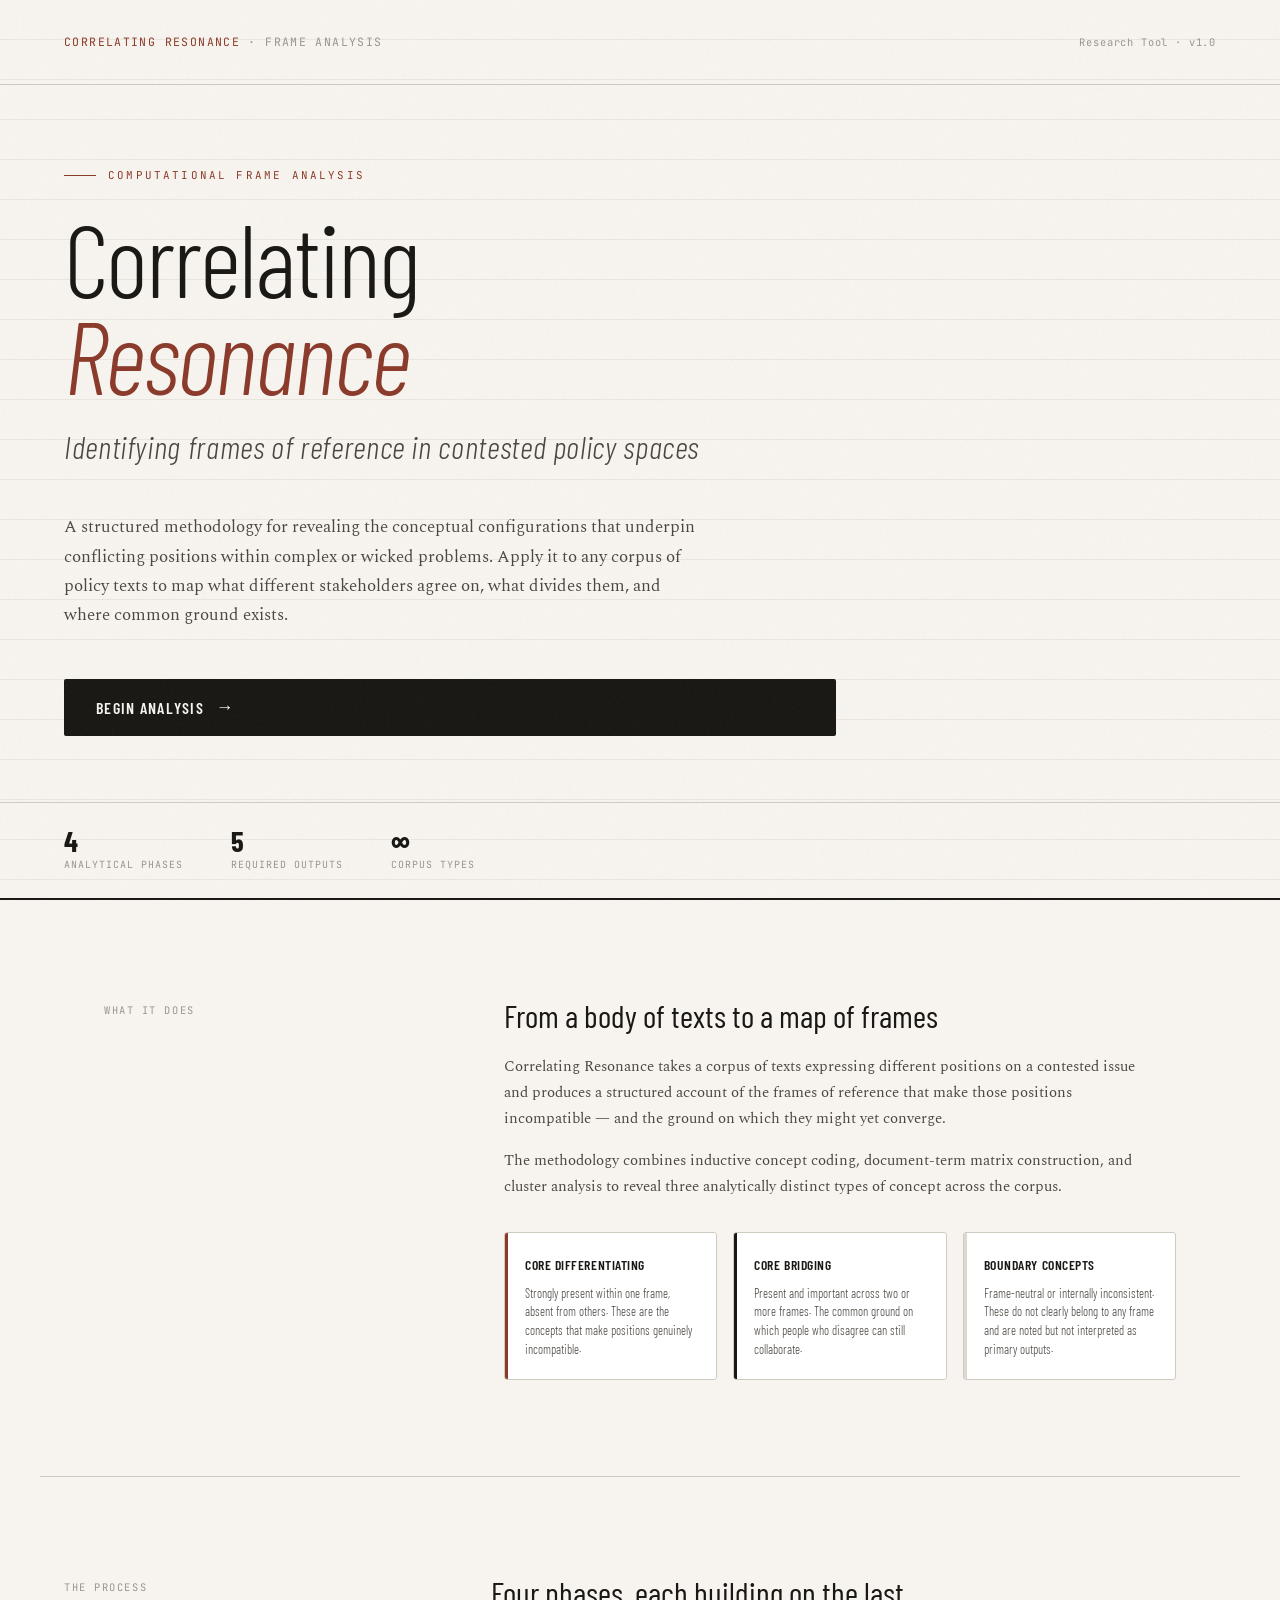
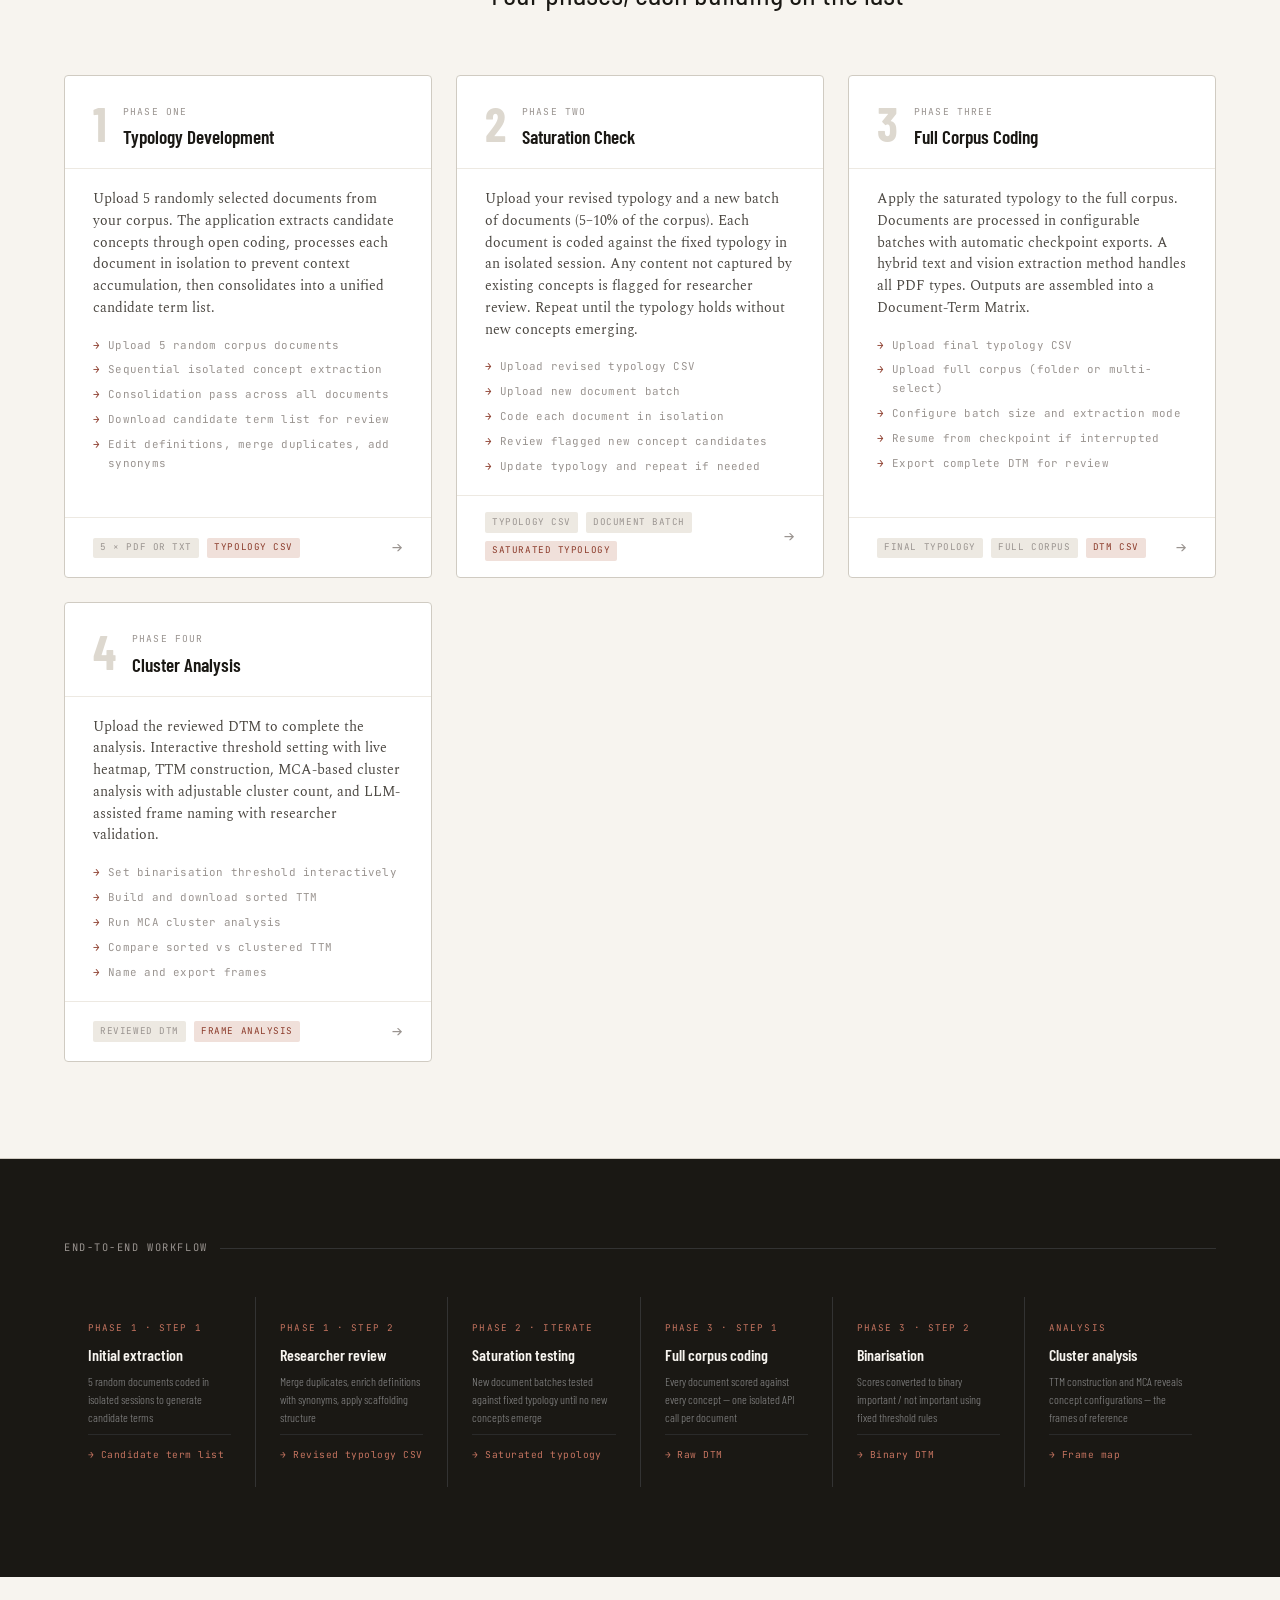
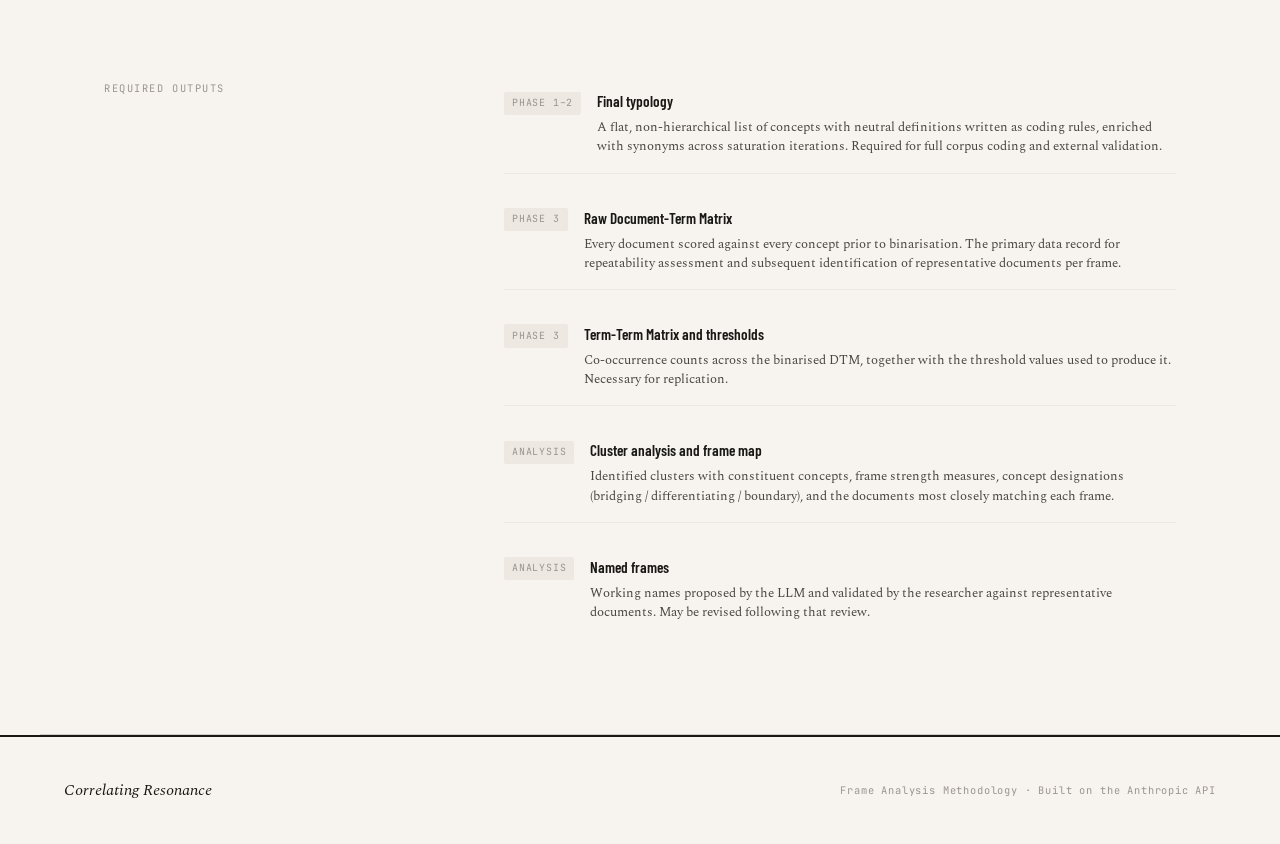
==== app/index.html @ 6801f88f "Rename index.html to app/index.html" ====
<!DOCTYPE html>
<html lang="en">
<head>
<meta charset="UTF-8">
<meta name="viewport" content="width=device-width, initial-scale=1.0">
<title>Correlating Resonance — Frame Analysis Methodology</title>
<link href="https://fonts.googleapis.com/css2?family=Spectral:ital,wght@0,300;0,400;0,600;0,700;1,300;1,400;1,600&family=JetBrains+Mono:wght@400;500&family=Barlow+Condensed:wght@300;400;600;700&display=swap" rel="stylesheet">
<style>
  :root {
    --ink: #1a1814;
    --ink-mid: #4a4640;
    --ink-light: #9a9490;
    --paper: #f7f4ef;
    --paper-mid: #ede9e2;
    --paper-dark: #ddd8cf;
    --accent: #8b3a2a;
    --accent-light: #c4735f;
    --accent-dim: #f0e0da;
    --rule: #d0cbc2;
    --mono: 'JetBrains Mono', monospace;
    --serif: 'Spectral', Georgia, serif;
    --cond: 'Barlow Condensed', sans-serif;
  }

  * { box-sizing: border-box; margin: 0; padding: 0; }

  html { scroll-behavior: smooth; }

  body {
    background: var(--paper);
    color: var(--ink);
    font-family: var(--serif);
    line-height: 1.7;
    min-height: 100vh;
  }

  /* ── Grain overlay ── */
  body::before {
    content: '';
    position: fixed;
    inset: 0;
    background-image: url("data:image/svg+xml,%3Csvg viewBox='0 0 256 256' xmlns='http://www.w3.org/2000/svg'%3E%3Cfilter id='noise'%3E%3CfeTurbulence type='fractalNoise' baseFrequency='0.9' numOctaves='4' stitchTiles='stitch'/%3E%3C/filter%3E%3Crect width='100%25' height='100%25' filter='url(%23noise)' opacity='0.035'/%3E%3C/svg%3E");
    pointer-events: none;
    z-index: 100;
    opacity: 0.6;
  }

  /* ── Hero ── */
  .hero {
    min-height: 100vh;
    display: grid;
    grid-template-rows: auto 1fr auto;
    border-bottom: 2px solid var(--ink);
    position: relative;
    overflow: hidden;
  }

  /* Background rule lines — like manuscript paper */
  .hero::after {
    content: '';
    position: absolute;
    inset: 0;
    background-image: repeating-linear-gradient(
      to bottom,
      transparent,
      transparent 39px,
      var(--rule) 39px,
      var(--rule) 40px
    );
    opacity: 0.35;
    pointer-events: none;
  }

  .hero-nav {
    padding: 2rem 4rem;
    display: flex;
    align-items: baseline;
    justify-content: space-between;
    position: relative;
    z-index: 2;
    border-bottom: 1px solid var(--rule);
  }

  .nav-wordmark {
    font-family: var(--mono);
    font-size: 0.72rem;
    letter-spacing: 0.12em;
    text-transform: uppercase;
    color: var(--ink-light);
  }

  .nav-wordmark em {
    font-style: normal;
    color: var(--accent);
  }

  .nav-meta {
    font-family: var(--mono);
    font-size: 0.65rem;
    color: var(--ink-light);
    letter-spacing: 0.08em;
  }

  .hero-body {
    display: flex;
    flex-direction: column;
    justify-content: center;
    padding: 4rem 4rem 3rem;
    position: relative;
    z-index: 2;
    max-width: 900px;
  }

  .hero-eyebrow {
    font-family: var(--mono);
    font-size: 0.68rem;
    letter-spacing: 0.2em;
    text-transform: uppercase;
    color: var(--accent);
    margin-bottom: 1.5rem;
    display: flex;
    align-items: center;
    gap: 0.75rem;
  }

  .hero-eyebrow::before {
    content: '';
    width: 2rem;
    height: 1px;
    background: var(--accent);
  }

  .hero-title {
    font-family: var(--cond);
    font-weight: 300;
    font-size: clamp(3.5rem, 8vw, 7rem);
    line-height: 0.95;
    letter-spacing: -0.02em;
    color: var(--ink);
    margin-bottom: 0.15em;
  }

  .hero-title em {
    font-style: italic;
    font-weight: 300;
    color: var(--accent);
  }

  .hero-subtitle {
    font-family: var(--cond);
    font-weight: 300;
    font-size: clamp(1.4rem, 3vw, 2rem);
    color: var(--ink-mid);
    letter-spacing: 0.02em;
    margin-bottom: 2.5rem;
    font-style: italic;
  }

  .hero-description {
    font-size: 1.05rem;
    color: var(--ink-mid);
    max-width: 640px;
    line-height: 1.75;
    margin-bottom: 3rem;
  }

  .hero-cta {
    display: inline-flex;
    align-items: center;
    gap: 0.75rem;
    background: var(--ink);
    color: var(--paper);
    text-decoration: none;
    padding: 0.85rem 2rem;
    font-family: var(--cond);
    font-size: 1rem;
    font-weight: 600;
    letter-spacing: 0.08em;
    text-transform: uppercase;
    transition: background 0.2s, gap 0.2s;
    border-radius: 2px;
  }

  .hero-cta:hover { background: var(--accent); gap: 1.25rem; }

  .hero-cta-arrow { font-size: 1.1rem; }

  .hero-footer {
    padding: 1.5rem 4rem;
    border-top: 1px solid var(--rule);
    display: flex;
    gap: 3rem;
    position: relative;
    z-index: 2;
  }

  .hero-stat {
    display: flex;
    flex-direction: column;
    gap: 0.1rem;
  }

  .hero-stat-num {
    font-family: var(--cond);
    font-weight: 700;
    font-size: 1.8rem;
    color: var(--ink);
    line-height: 1;
  }

  .hero-stat-label {
    font-family: var(--mono);
    font-size: 0.62rem;
    letter-spacing: 0.1em;
    text-transform: uppercase;
    color: var(--ink-light);
  }

  /* ── Overview section ── */
  .overview {
    padding: 6rem 4rem;
    display: grid;
    grid-template-columns: 1fr 2fr;
    gap: 4rem;
    border-bottom: 1px solid var(--rule);
    max-width: 1200px;
    margin: 0 auto;
  }

  .overview-label {
    font-family: var(--mono);
    font-size: 0.65rem;
    letter-spacing: 0.15em;
    text-transform: uppercase;
    color: var(--ink-light);
    padding-top: 0.4rem;
  }

  .overview-body h2 {
    font-family: var(--cond);
    font-weight: 400;
    font-size: 2rem;
    color: var(--ink);
    margin-bottom: 1.25rem;
    line-height: 1.2;
  }

  .overview-body p {
    font-size: 0.95rem;
    color: var(--ink-mid);
    margin-bottom: 1rem;
    max-width: 640px;
  }

  /* Concept types */
  .concept-types {
    display: grid;
    grid-template-columns: repeat(3, 1fr);
    gap: 1rem;
    margin-top: 2rem;
  }

  .concept-type {
    background: white;
    border: 1px solid var(--rule);
    border-radius: 3px;
    padding: 1.25rem;
    position: relative;
    overflow: hidden;
  }

  .concept-type::before {
    content: '';
    position: absolute;
    top: 0;
    left: 0;
    width: 3px;
    height: 100%;
  }

  .ct-differentiating::before { background: var(--accent); }
  .ct-bridging::before { background: var(--ink); }
  .ct-boundary::before { background: var(--paper-dark); }

  .concept-type-name {
    font-family: var(--cond);
    font-weight: 600;
    font-size: 0.85rem;
    letter-spacing: 0.04em;
    text-transform: uppercase;
    color: var(--ink);
    margin-bottom: 0.5rem;
  }

  .concept-type-desc {
    font-size: 0.78rem;
    color: var(--ink-mid);
    line-height: 1.5;
    font-family: 'Barlow Condensed', sans-serif;
    font-weight: 300;
  }

  /* ── Phase steps ── */
  .phases {
    padding: 6rem 4rem;
    border-bottom: 1px solid var(--rule);
  }

  .phases-header {
    display: grid;
    grid-template-columns: 1fr 2fr;
    gap: 4rem;
    max-width: 1200px;
    margin: 0 auto 4rem;
  }

  .phases-header-label {
    font-family: var(--mono);
    font-size: 0.65rem;
    letter-spacing: 0.15em;
    text-transform: uppercase;
    color: var(--ink-light);
    padding-top: 0.4rem;
  }

  .phases-header h2 {
    font-family: var(--cond);
    font-weight: 400;
    font-size: 2rem;
    color: var(--ink);
    line-height: 1.2;
  }

  .phases-grid {
    max-width: 1200px;
    margin: 0 auto;
    display: grid;
    grid-template-columns: repeat(3, 1fr);
    gap: 1.5rem;
  }

  .phase-card {
    background: white;
    border: 1px solid var(--rule);
    border-radius: 4px;
    overflow: hidden;
    display: flex;
    flex-direction: column;
    transition: box-shadow 0.2s, transform 0.2s;
    text-decoration: none;
    color: inherit;
    animation: fadeUp 0.5s ease both;
  }

  .phase-card:nth-child(1) { animation-delay: 0.1s; }
  .phase-card:nth-child(2) { animation-delay: 0.2s; }
  .phase-card:nth-child(3) { animation-delay: 0.3s; }

  @keyframes fadeUp {
    from { opacity: 0; transform: translateY(16px); }
    to   { opacity: 1; transform: translateY(0); }
  }

  .phase-card:hover {
    box-shadow: 0 8px 32px rgba(26,24,20,0.1);
    transform: translateY(-2px);
  }

  .phase-card-top {
    padding: 1.75rem 1.75rem 1.25rem;
    border-bottom: 1px solid var(--paper-mid);
    display: flex;
    align-items: flex-start;
    gap: 1rem;
  }

  .phase-num {
    font-family: var(--cond);
    font-weight: 700;
    font-size: 3rem;
    line-height: 1;
    color: var(--paper-dark);
    flex-shrink: 0;
    margin-top: -0.1em;
    transition: color 0.2s;
  }

  .phase-card:hover .phase-num { color: var(--accent); }

  .phase-card-meta {}

  .phase-tag-label {
    font-family: var(--mono);
    font-size: 0.6rem;
    letter-spacing: 0.12em;
    text-transform: uppercase;
    color: var(--ink-light);
    margin-bottom: 0.3rem;
  }

  .phase-name {
    font-family: var(--cond);
    font-weight: 600;
    font-size: 1.2rem;
    color: var(--ink);
    line-height: 1.2;
  }

  .phase-card-body {
    padding: 1.25rem 1.75rem;
    flex: 1;
  }

  .phase-desc {
    font-size: 0.85rem;
    color: var(--ink-mid);
    line-height: 1.6;
    margin-bottom: 1rem;
  }

  .phase-steps {
    list-style: none;
    display: flex;
    flex-direction: column;
    gap: 0.4rem;
  }

  .phase-steps li {
    display: flex;
    align-items: baseline;
    gap: 0.5rem;
    font-family: var(--mono);
    font-size: 0.68rem;
    color: var(--ink-light);
    letter-spacing: 0.02em;
  }

  .phase-steps li::before {
    content: '→';
    color: var(--accent);
    flex-shrink: 0;
  }

  .phase-card-footer {
    padding: 1rem 1.75rem;
    border-top: 1px solid var(--paper-mid);
    display: flex;
    align-items: center;
    justify-content: space-between;
  }

  .phase-io {
    display: flex;
    gap: 0.5rem;
    flex-wrap: wrap;
  }

  .io-chip {
    font-family: var(--mono);
    font-size: 0.58rem;
    letter-spacing: 0.06em;
    text-transform: uppercase;
    padding: 0.15rem 0.45rem;
    border-radius: 2px;
  }

  .io-in  { background: var(--paper-mid); color: var(--ink-light); }
  .io-out { background: var(--accent-dim); color: var(--accent); }

  .phase-link-arrow {
    font-size: 1rem;
    color: var(--ink-light);
    transition: color 0.2s, transform 0.2s;
  }

  .phase-card:hover .phase-link-arrow { color: var(--accent); transform: translateX(4px); }

  /* ── Workflow diagram ── */
  .workflow {
    padding: 5rem 4rem;
    background: var(--ink);
    color: var(--paper);
    border-bottom: 2px solid var(--ink);
  }

  .workflow-inner {
    max-width: 1200px;
    margin: 0 auto;
  }

  .workflow-label {
    font-family: var(--mono);
    font-size: 0.65rem;
    letter-spacing: 0.15em;
    text-transform: uppercase;
    color: var(--ink-light);
    margin-bottom: 2.5rem;
    display: flex;
    align-items: center;
    gap: 0.75rem;
  }

  .workflow-label::after {
    content: '';
    flex: 1;
    height: 1px;
    background: #333;
  }

  .workflow-flow {
    display: flex;
    align-items: stretch;
    gap: 0;
    overflow-x: auto;
    padding-bottom: 0.5rem;
  }

  .flow-step {
    flex: 1;
    min-width: 140px;
    padding: 1.5rem;
    border-right: 1px solid #333;
    display: flex;
    flex-direction: column;
    gap: 0.5rem;
  }

  .flow-step:last-child { border-right: none; }

  .flow-step-phase {
    font-family: var(--mono);
    font-size: 0.58rem;
    letter-spacing: 0.12em;
    text-transform: uppercase;
    color: var(--accent-light);
  }

  .flow-step-name {
    font-family: var(--cond);
    font-weight: 600;
    font-size: 1rem;
    color: var(--paper);
    line-height: 1.2;
  }

  .flow-step-desc {
    font-size: 0.75rem;
    color: #888;
    line-height: 1.5;
    font-family: var(--cond);
    font-weight: 300;
    flex: 1;
  }

  .flow-step-output {
    font-family: var(--mono);
    font-size: 0.6rem;
    color: var(--accent-light);
    letter-spacing: 0.05em;
    margin-top: auto;
    padding-top: 0.75rem;
    border-top: 1px solid #2a2a2a;
  }

  /* ── Output types ── */
  .outputs-section {
    padding: 6rem 4rem;
    border-bottom: 1px solid var(--rule);
    max-width: 1200px;
    margin: 0 auto;
  }

  .outputs-grid {
    display: grid;
    grid-template-columns: 1fr 2fr;
    gap: 4rem;
  }

  .outputs-label {
    font-family: var(--mono);
    font-size: 0.65rem;
    letter-spacing: 0.15em;
    text-transform: uppercase;
    color: var(--ink-light);
    padding-top: 0.4rem;
  }

  .outputs-list {
    display: flex;
    flex-direction: column;
    gap: 1rem;
  }

  .output-item {
    display: grid;
    grid-template-columns: auto 1fr;
    gap: 1rem;
    align-items: start;
    padding: 1rem 0;
    border-bottom: 1px solid var(--paper-mid);
  }

  .output-item:last-child { border-bottom: none; }

  .output-stage {
    font-family: var(--mono);
    font-size: 0.62rem;
    letter-spacing: 0.08em;
    text-transform: uppercase;
    background: var(--paper-mid);
    color: var(--ink-light);
    padding: 0.2rem 0.5rem;
    border-radius: 2px;
    white-space: nowrap;
    margin-top: 0.15rem;
  }

  .output-name {
    font-family: var(--cond);
    font-weight: 600;
    font-size: 0.95rem;
    color: var(--ink);
    margin-bottom: 0.2rem;
  }

  .output-desc {
    font-size: 0.8rem;
    color: var(--ink-mid);
    line-height: 1.5;
  }

  /* ── Footer ── */
  footer {
    padding: 2.5rem 4rem;
    border-top: 2px solid var(--ink);
    display: flex;
    align-items: center;
    justify-content: space-between;
    flex-wrap: wrap;
    gap: 1rem;
  }

  .footer-wordmark {
    font-family: var(--serif);
    font-style: italic;
    font-size: 1rem;
    color: var(--ink);
  }

  .footer-meta {
    font-family: var(--mono);
    font-size: 0.65rem;
    color: var(--ink-light);
    letter-spacing: 0.08em;
  }

  /* ── Responsive ── */
  @media (max-width: 900px) {
    .hero-nav, .hero-body, .hero-footer { padding-left: 2rem; padding-right: 2rem; }
    .overview, .phases, .phases-header, .phases-grid,
    .workflow, .outputs-section { padding-left: 2rem; padding-right: 2rem; }
    .overview, .outputs-grid { grid-template-columns: 1fr; gap: 2rem; }
    .phases-header { grid-template-columns: 1fr; gap: 1rem; }
    .phases-grid { grid-template-columns: 1fr; }
    .concept-types { grid-template-columns: 1fr; }
    .hero-footer { gap: 1.5rem; }
    footer { padding: 2rem; }
  }
</style>
</head>
<body>

<!-- ── Hero ── -->
<section class="hero">
  <nav class="hero-nav">
    <div class="nav-wordmark"><em>Correlating Resonance</em> · Frame Analysis</div>
    <div class="nav-meta">Research Tool · v1.0</div>
  </nav>

  <div class="hero-body">
    <div class="hero-eyebrow">Computational Frame Analysis</div>
    <h1 class="hero-title">Correlating<br><em>Resonance</em></h1>
    <p class="hero-subtitle">Identifying frames of reference in contested policy spaces</p>
    <p class="hero-description">
      A structured methodology for revealing the conceptual configurations that underpin conflicting positions within complex or wicked problems. Apply it to any corpus of policy texts to map what different stakeholders agree on, what divides them, and where common ground exists.
    </p>
    <a href="#phases" class="hero-cta">
      Begin analysis <span class="hero-cta-arrow">→</span>
    </a>
  </div>

  <div class="hero-footer">
    <div class="hero-stat">
      <span class="hero-stat-num">4</span>
      <span class="hero-stat-label">Analytical phases</span>
    </div>
    <div class="hero-stat">
      <span class="hero-stat-num">5</span>
      <span class="hero-stat-label">Required outputs</span>
    </div>
    <div class="hero-stat">
      <span class="hero-stat-num">∞</span>
      <span class="hero-stat-label">Corpus types</span>
    </div>
  </div>
</section>

<!-- ── Overview ── -->
<section class="overview" id="overview">
  <div class="overview-label">What it does</div>
  <div class="overview-body">
    <h2>From a body of texts to a map of frames</h2>
    <p>
      Correlating Resonance takes a corpus of texts expressing different positions on a contested issue and produces a structured account of the frames of reference that make those positions incompatible — and the ground on which they might yet converge.
    </p>
    <p>
      The methodology combines inductive concept coding, document-term matrix construction, and cluster analysis to reveal three analytically distinct types of concept across the corpus.
    </p>

    <div class="concept-types">
      <div class="concept-type ct-differentiating">
        <div class="concept-type-name">Core differentiating</div>
        <div class="concept-type-desc">Strongly present within one frame, absent from others. These are the concepts that make positions genuinely incompatible.</div>
      </div>
      <div class="concept-type ct-bridging">
        <div class="concept-type-name">Core bridging</div>
        <div class="concept-type-desc">Present and important across two or more frames. The common ground on which people who disagree can still collaborate.</div>
      </div>
      <div class="concept-type ct-boundary">
        <div class="concept-type-name">Boundary concepts</div>
        <div class="concept-type-desc">Frame-neutral or internally inconsistent. These do not clearly belong to any frame and are noted but not interpreted as primary outputs.</div>
      </div>
    </div>
  </div>
</section>

<!-- ── Phase cards ── -->
<section class="phases" id="phases">
  <div class="phases-header">
    <div class="phases-header-label">The process</div>
    <h2>Four phases, each building on the last</h2>
  </div>

  <div class="phases-grid">

    <!-- Phase 1 -->
    <a href="cr_phase1_typology.html" class="phase-card">
      <div class="phase-card-top">
        <div class="phase-num">1</div>
        <div class="phase-card-meta">
          <div class="phase-tag-label">Phase One</div>
          <div class="phase-name">Typology Development</div>
        </div>
      </div>
      <div class="phase-card-body">
        <p class="phase-desc">
          Upload 5 randomly selected documents from your corpus. The application extracts candidate concepts through open coding, processes each document in isolation to prevent context accumulation, then consolidates into a unified candidate term list.
        </p>
        <ul class="phase-steps">
          <li>Upload 5 random corpus documents</li>
          <li>Sequential isolated concept extraction</li>
          <li>Consolidation pass across all documents</li>
          <li>Download candidate term list for review</li>
          <li>Edit definitions, merge duplicates, add synonyms</li>
        </ul>
      </div>
      <div class="phase-card-footer">
        <div class="phase-io">
          <span class="io-chip io-in">5 × PDF or TXT</span>
          <span class="io-chip io-out">Typology CSV</span>
        </div>
        <span class="phase-link-arrow">→</span>
      </div>
    </a>

    <!-- Phase 2 -->
    <a href="cr_phase2_saturation.html" class="phase-card">
      <div class="phase-card-top">
        <div class="phase-num">2</div>
        <div class="phase-card-meta">
          <div class="phase-tag-label">Phase Two</div>
          <div class="phase-name">Saturation Check</div>
        </div>
      </div>
      <div class="phase-card-body">
        <p class="phase-desc">
          Upload your revised typology and a new batch of documents (5–10% of the corpus). Each document is coded against the fixed typology in an isolated session. Any content not captured by existing concepts is flagged for researcher review. Repeat until the typology holds without new concepts emerging.
        </p>
        <ul class="phase-steps">
          <li>Upload revised typology CSV</li>
          <li>Upload new document batch</li>
          <li>Code each document in isolation</li>
          <li>Review flagged new concept candidates</li>
          <li>Update typology and repeat if needed</li>
        </ul>
      </div>
      <div class="phase-card-footer">
        <div class="phase-io">
          <span class="io-chip io-in">Typology CSV</span>
          <span class="io-chip io-in">Document batch</span>
          <span class="io-chip io-out">Saturated typology</span>
        </div>
        <span class="phase-link-arrow">→</span>
      </div>
    </a>

    <!-- Phase 3 -->
    <a href="cr_phase3_1_coding.html" class="phase-card">
      <div class="phase-card-top">
        <div class="phase-num">3</div>
        <div class="phase-card-meta">
          <div class="phase-tag-label">Phase Three</div>
          <div class="phase-name">Full Corpus Coding</div>
        </div>
      </div>
      <div class="phase-card-body">
        <p class="phase-desc">
          Apply the saturated typology to the full corpus. Documents are processed in configurable batches with automatic checkpoint exports. A hybrid text and vision extraction method handles all PDF types. Outputs are assembled into a Document-Term Matrix.
        </p>
        <ul class="phase-steps">
          <li>Upload final typology CSV</li>
          <li>Upload full corpus (folder or multi-select)</li>
          <li>Configure batch size and extraction mode</li>
          <li>Resume from checkpoint if interrupted</li>
          <li>Export complete DTM for review</li>
        </ul>
      </div>
      <div class="phase-card-footer">
        <div class="phase-io">
          <span class="io-chip io-in">Final typology</span>
          <span class="io-chip io-in">Full corpus</span>
          <span class="io-chip io-out">DTM CSV</span>
        </div>
        <span class="phase-link-arrow">→</span>
      </div>
    </a>

    <!-- Phase 4 -->
    <a href="cr_phase4_analysis.html" class="phase-card">
      <div class="phase-card-top">
        <div class="phase-num">4</div>
        <div class="phase-card-meta">
          <div class="phase-tag-label">Phase Four</div>
          <div class="phase-name">Cluster Analysis</div>
        </div>
      </div>
      <div class="phase-card-body">
        <p class="phase-desc">
          Upload the reviewed DTM to complete the analysis. Interactive threshold setting with live heatmap, TTM construction, MCA-based cluster analysis with adjustable cluster count, and LLM-assisted frame naming with researcher validation.
        </p>
        <ul class="phase-steps">
          <li>Set binarisation threshold interactively</li>
          <li>Build and download sorted TTM</li>
          <li>Run MCA cluster analysis</li>
          <li>Compare sorted vs clustered TTM</li>
          <li>Name and export frames</li>
        </ul>
      </div>
      <div class="phase-card-footer">
        <div class="phase-io">
          <span class="io-chip io-in">Reviewed DTM</span>
          <span class="io-chip io-out">Frame analysis</span>
        </div>
        <span class="phase-link-arrow">→</span>
      </div>
    </a>

  </div>
</section>

<!-- ── Workflow ── -->
<section class="workflow">
  <div class="workflow-inner">
    <div class="workflow-label">End-to-end workflow</div>
    <div class="workflow-flow">
      <div class="flow-step">
        <div class="flow-step-phase">Phase 1 · Step 1</div>
        <div class="flow-step-name">Initial extraction</div>
        <div class="flow-step-desc">5 random documents coded in isolated sessions to generate candidate terms</div>
        <div class="flow-step-output">→ Candidate term list</div>
      </div>
      <div class="flow-step">
        <div class="flow-step-phase">Phase 1 · Step 2</div>
        <div class="flow-step-name">Researcher review</div>
        <div class="flow-step-desc">Merge duplicates, enrich definitions with synonyms, apply scaffolding structure</div>
        <div class="flow-step-output">→ Revised typology CSV</div>
      </div>
      <div class="flow-step">
        <div class="flow-step-phase">Phase 2 · Iterate</div>
        <div class="flow-step-name">Saturation testing</div>
        <div class="flow-step-desc">New document batches tested against fixed typology until no new concepts emerge</div>
        <div class="flow-step-output">→ Saturated typology</div>
      </div>
      <div class="flow-step">
        <div class="flow-step-phase">Phase 3 · Step 1</div>
        <div class="flow-step-name">Full corpus coding</div>
        <div class="flow-step-desc">Every document scored against every concept — one isolated API call per document</div>
        <div class="flow-step-output">→ Raw DTM</div>
      </div>
      <div class="flow-step">
        <div class="flow-step-phase">Phase 3 · Step 2</div>
        <div class="flow-step-name">Binarisation</div>
        <div class="flow-step-desc">Scores converted to binary important / not important using fixed threshold rules</div>
        <div class="flow-step-output">→ Binary DTM</div>
      </div>
      <div class="flow-step">
        <div class="flow-step-phase">Analysis</div>
        <div class="flow-step-name">Cluster analysis</div>
        <div class="flow-step-desc">TTM construction and MCA reveals concept configurations — the frames of reference</div>
        <div class="flow-step-output">→ Frame map</div>
      </div>
    </div>
  </div>
</section>

<!-- ── Outputs ── -->
<section>
  <div class="outputs-section" id="outputs">
    <div class="outputs-grid">
      <div class="outputs-label">Required outputs</div>
      <div class="outputs-list">

        <div class="output-item">
          <span class="output-stage">Phase 1–2</span>
          <div>
            <div class="output-name">Final typology</div>
            <div class="output-desc">A flat, non-hierarchical list of concepts with neutral definitions written as coding rules, enriched with synonyms across saturation iterations. Required for full corpus coding and external validation.</div>
          </div>
        </div>

        <div class="output-item">
          <span class="output-stage">Phase 3</span>
          <div>
            <div class="output-name">Raw Document-Term Matrix</div>
            <div class="output-desc">Every document scored against every concept prior to binarisation. The primary data record for repeatability assessment and subsequent identification of representative documents per frame.</div>
          </div>
        </div>

        <div class="output-item">
          <span class="output-stage">Phase 3</span>
          <div>
            <div class="output-name">Term-Term Matrix and thresholds</div>
            <div class="output-desc">Co-occurrence counts across the binarised DTM, together with the threshold values used to produce it. Necessary for replication.</div>
          </div>
        </div>

        <div class="output-item">
          <span class="output-stage">Analysis</span>
          <div>
            <div class="output-name">Cluster analysis and frame map</div>
            <div class="output-desc">Identified clusters with constituent concepts, frame strength measures, concept designations (bridging / differentiating / boundary), and the documents most closely matching each frame.</div>
          </div>
        </div>

        <div class="output-item">
          <span class="output-stage">Analysis</span>
          <div>
            <div class="output-name">Named frames</div>
            <div class="output-desc">Working names proposed by the LLM and validated by the researcher against representative documents. May be revised following that review.</div>
          </div>
        </div>

      </div>
    </div>
  </div>
</section>

<!-- ── Footer ── -->
<footer>
  <div class="footer-wordmark">Correlating Resonance</div>
  <div class="footer-meta">Frame Analysis Methodology · Built on the Anthropic API</div>
</footer>

</body>
</html>
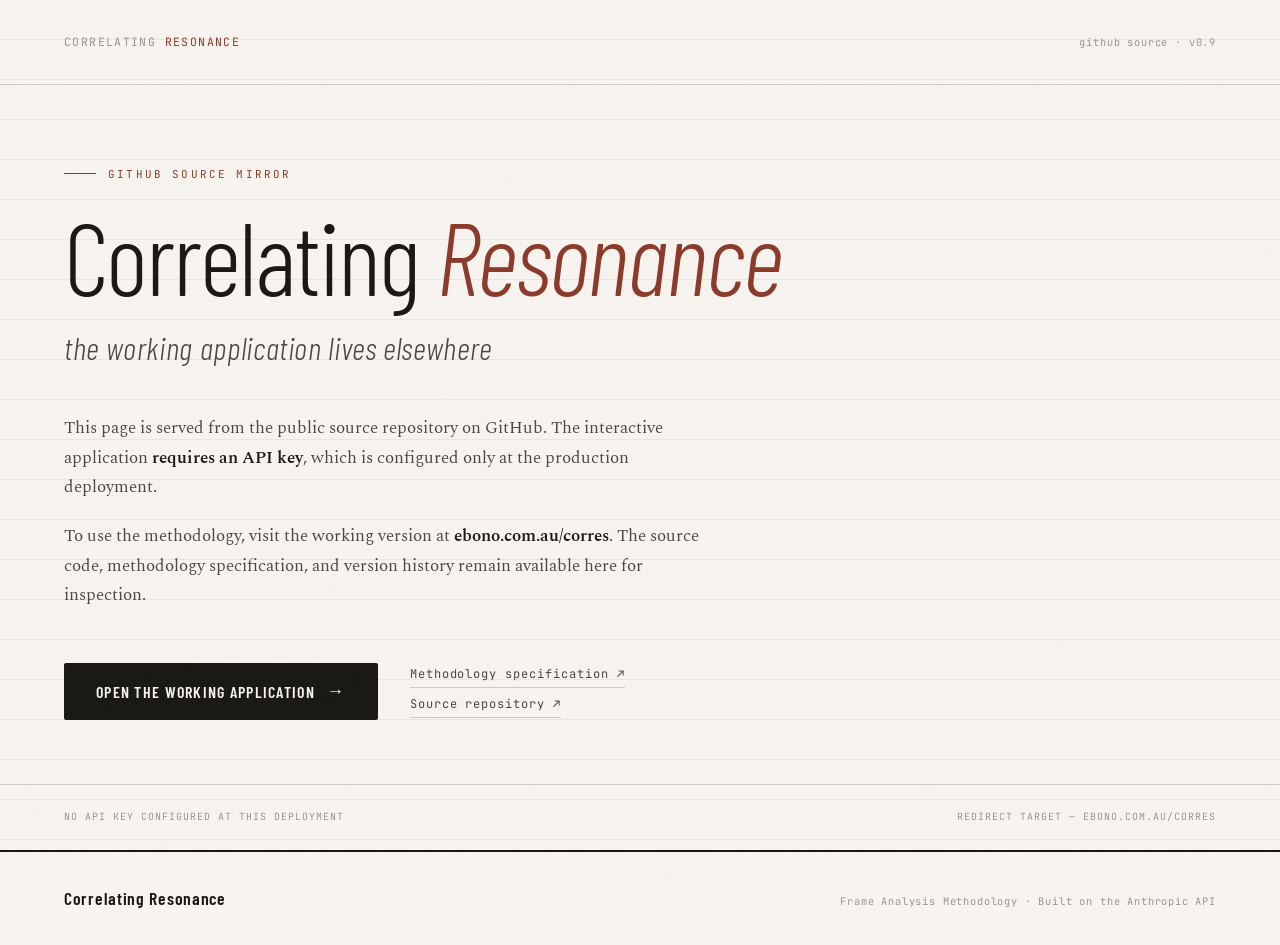
==== commit fa8647ee: "Add files via upload A placeholder page to point users to live app" ====
--- a/app/index.html
+++ b/app/index.html
@@ -3,7 +3,7 @@
 <head>
 <meta charset="UTF-8">
 <meta name="viewport" content="width=device-width, initial-scale=1.0">
-<title>Correlating Resonance — Frame Analysis Methodology</title>
+<title>Correlating Resonance — GitHub Source Mirror</title>
 <link href="https://fonts.googleapis.com/css2?family=Spectral:ital,wght@0,300;0,400;0,600;0,700;1,300;1,400;1,600&family=JetBrains+Mono:wght@400;500&family=Barlow+Condensed:wght@300;400;600;700&display=swap" rel="stylesheet">
 <style>
   :root {
@@ -32,6 +32,8 @@
     font-family: var(--serif);
     line-height: 1.7;
     min-height: 100vh;
+    display: flex;
+    flex-direction: column;
   }
 
   /* ── Grain overlay ── */
@@ -47,7 +49,7 @@
 
   /* ── Hero ── */
   .hero {
-    min-height: 100vh;
+    flex: 1;
     display: grid;
     grid-template-rows: auto 1fr auto;
     border-bottom: 2px solid var(--ink);
@@ -55,7 +57,7 @@
     overflow: hidden;
   }
 
-  /* Background rule lines — like manuscript paper */
+  /* Manuscript rule lines */
   .hero::after {
     content: '';
     position: absolute;
@@ -105,7 +107,7 @@
     display: flex;
     flex-direction: column;
     justify-content: center;
-    padding: 4rem 4rem 3rem;
+    padding: 5rem 4rem 4rem;
     position: relative;
     z-index: 2;
     max-width: 900px;
@@ -161,7 +163,20 @@
     color: var(--ink-mid);
     max-width: 640px;
     line-height: 1.75;
-    margin-bottom: 3rem;
+    margin-bottom: 1.25rem;
+  }
+
+  .hero-description strong {
+    color: var(--ink);
+    font-weight: 600;
+  }
+
+  .hero-actions {
+    display: flex;
+    flex-wrap: wrap;
+    align-items: center;
+    gap: 2rem;
+    margin-top: 2rem;
   }
 
   .hero-cta {
@@ -185,30 +200,42 @@
 
   .hero-cta-arrow { font-size: 1.1rem; }
 
+  .hero-secondary {
+    display: flex;
+    flex-direction: column;
+    gap: 0.4rem;
+  }
+
+  .hero-secondary a {
+    font-family: var(--mono);
+    font-size: 0.75rem;
+    letter-spacing: 0.08em;
+    color: var(--ink-mid);
+    text-decoration: none;
+    border-bottom: 1px solid var(--rule);
+    padding-bottom: 0.15rem;
+    transition: color 0.2s, border-color 0.2s;
+    width: fit-content;
+  }
+
+  .hero-secondary a:hover {
+    color: var(--accent);
+    border-bottom-color: var(--accent);
+  }
+
   .hero-footer {
     padding: 1.5rem 4rem;
     border-top: 1px solid var(--rule);
     display: flex;
+    justify-content: space-between;
+    align-items: baseline;
     gap: 3rem;
     position: relative;
     z-index: 2;
-  }
-
-  .hero-stat {
-    display: flex;
-    flex-direction: column;
-    gap: 0.1rem;
-  }
-
-  .hero-stat-num {
-    font-family: var(--cond);
-    font-weight: 700;
-    font-size: 1.8rem;
-    color: var(--ink);
-    line-height: 1;
-  }
-
-  .hero-stat-label {
+    flex-wrap: wrap;
+  }
+
+  .hero-footer-label {
     font-family: var(--mono);
     font-size: 0.62rem;
     letter-spacing: 0.1em;
@@ -216,756 +243,91 @@
     color: var(--ink-light);
   }
 
-  /* ── Overview section ── */
-  .overview {
-    padding: 6rem 4rem;
-    display: grid;
-    grid-template-columns: 1fr 2fr;
-    gap: 4rem;
-    border-bottom: 1px solid var(--rule);
-    max-width: 1200px;
-    margin: 0 auto;
-  }
-
-  .overview-label {
-    font-family: var(--mono);
-    font-size: 0.65rem;
-    letter-spacing: 0.15em;
-    text-transform: uppercase;
-    color: var(--ink-light);
-    padding-top: 0.4rem;
-  }
-
-  .overview-body h2 {
-    font-family: var(--cond);
-    font-weight: 400;
-    font-size: 2rem;
-    color: var(--ink);
-    margin-bottom: 1.25rem;
-    line-height: 1.2;
-  }
-
-  .overview-body p {
-    font-size: 0.95rem;
-    color: var(--ink-mid);
-    margin-bottom: 1rem;
-    max-width: 640px;
-  }
-
-  /* Concept types */
-  .concept-types {
-    display: grid;
-    grid-template-columns: repeat(3, 1fr);
+  /* ── Footer ── */
+  footer {
+    padding: 2rem 4rem;
+    display: flex;
+    justify-content: space-between;
+    align-items: baseline;
+    flex-wrap: wrap;
     gap: 1rem;
-    margin-top: 2rem;
-  }
-
-  .concept-type {
-    background: white;
-    border: 1px solid var(--rule);
-    border-radius: 3px;
-    padding: 1.25rem;
-    position: relative;
-    overflow: hidden;
-  }
-
-  .concept-type::before {
-    content: '';
-    position: absolute;
-    top: 0;
-    left: 0;
-    width: 3px;
-    height: 100%;
-  }
-
-  .ct-differentiating::before { background: var(--accent); }
-  .ct-bridging::before { background: var(--ink); }
-  .ct-boundary::before { background: var(--paper-dark); }
-
-  .concept-type-name {
+    background: var(--paper);
+    position: relative;
+    z-index: 2;
+  }
+
+  .footer-wordmark {
     font-family: var(--cond);
     font-weight: 600;
-    font-size: 0.85rem;
+    font-size: 1.1rem;
     letter-spacing: 0.04em;
-    text-transform: uppercase;
     color: var(--ink);
-    margin-bottom: 0.5rem;
-  }
-
-  .concept-type-desc {
-    font-size: 0.78rem;
-    color: var(--ink-mid);
-    line-height: 1.5;
-    font-family: 'Barlow Condensed', sans-serif;
-    font-weight: 300;
-  }
-
-  /* ── Phase steps ── */
-  .phases {
-    padding: 6rem 4rem;
-    border-bottom: 1px solid var(--rule);
-  }
-
-  .phases-header {
-    display: grid;
-    grid-template-columns: 1fr 2fr;
-    gap: 4rem;
-    max-width: 1200px;
-    margin: 0 auto 4rem;
-  }
-
-  .phases-header-label {
+  }
+
+  .footer-meta {
     font-family: var(--mono);
     font-size: 0.65rem;
-    letter-spacing: 0.15em;
-    text-transform: uppercase;
+    letter-spacing: 0.08em;
     color: var(--ink-light);
-    padding-top: 0.4rem;
-  }
-
-  .phases-header h2 {
-    font-family: var(--cond);
-    font-weight: 400;
-    font-size: 2rem;
-    color: var(--ink);
-    line-height: 1.2;
-  }
-
-  .phases-grid {
-    max-width: 1200px;
-    margin: 0 auto;
-    display: grid;
-    grid-template-columns: repeat(3, 1fr);
-    gap: 1.5rem;
-  }
-
-  .phase-card {
-    background: white;
-    border: 1px solid var(--rule);
-    border-radius: 4px;
-    overflow: hidden;
-    display: flex;
-    flex-direction: column;
-    transition: box-shadow 0.2s, transform 0.2s;
-    text-decoration: none;
-    color: inherit;
-    animation: fadeUp 0.5s ease both;
-  }
-
-  .phase-card:nth-child(1) { animation-delay: 0.1s; }
-  .phase-card:nth-child(2) { animation-delay: 0.2s; }
-  .phase-card:nth-child(3) { animation-delay: 0.3s; }
-
-  @keyframes fadeUp {
-    from { opacity: 0; transform: translateY(16px); }
-    to   { opacity: 1; transform: translateY(0); }
-  }
-
-  .phase-card:hover {
-    box-shadow: 0 8px 32px rgba(26,24,20,0.1);
-    transform: translateY(-2px);
-  }
-
-  .phase-card-top {
-    padding: 1.75rem 1.75rem 1.25rem;
-    border-bottom: 1px solid var(--paper-mid);
-    display: flex;
-    align-items: flex-start;
-    gap: 1rem;
-  }
-
-  .phase-num {
-    font-family: var(--cond);
-    font-weight: 700;
-    font-size: 3rem;
-    line-height: 1;
-    color: var(--paper-dark);
-    flex-shrink: 0;
-    margin-top: -0.1em;
-    transition: color 0.2s;
-  }
-
-  .phase-card:hover .phase-num { color: var(--accent); }
-
-  .phase-card-meta {}
-
-  .phase-tag-label {
-    font-family: var(--mono);
-    font-size: 0.6rem;
-    letter-spacing: 0.12em;
-    text-transform: uppercase;
-    color: var(--ink-light);
-    margin-bottom: 0.3rem;
-  }
-
-  .phase-name {
-    font-family: var(--cond);
-    font-weight: 600;
-    font-size: 1.2rem;
-    color: var(--ink);
-    line-height: 1.2;
-  }
-
-  .phase-card-body {
-    padding: 1.25rem 1.75rem;
-    flex: 1;
-  }
-
-  .phase-desc {
-    font-size: 0.85rem;
-    color: var(--ink-mid);
-    line-height: 1.6;
-    margin-bottom: 1rem;
-  }
-
-  .phase-steps {
-    list-style: none;
-    display: flex;
-    flex-direction: column;
-    gap: 0.4rem;
-  }
-
-  .phase-steps li {
-    display: flex;
-    align-items: baseline;
-    gap: 0.5rem;
-    font-family: var(--mono);
-    font-size: 0.68rem;
-    color: var(--ink-light);
-    letter-spacing: 0.02em;
-  }
-
-  .phase-steps li::before {
-    content: '→';
-    color: var(--accent);
-    flex-shrink: 0;
-  }
-
-  .phase-card-footer {
-    padding: 1rem 1.75rem;
-    border-top: 1px solid var(--paper-mid);
-    display: flex;
-    align-items: center;
-    justify-content: space-between;
-  }
-
-  .phase-io {
-    display: flex;
-    gap: 0.5rem;
-    flex-wrap: wrap;
-  }
-
-  .io-chip {
-    font-family: var(--mono);
-    font-size: 0.58rem;
-    letter-spacing: 0.06em;
-    text-transform: uppercase;
-    padding: 0.15rem 0.45rem;
-    border-radius: 2px;
-  }
-
-  .io-in  { background: var(--paper-mid); color: var(--ink-light); }
-  .io-out { background: var(--accent-dim); color: var(--accent); }
-
-  .phase-link-arrow {
-    font-size: 1rem;
-    color: var(--ink-light);
-    transition: color 0.2s, transform 0.2s;
-  }
-
-  .phase-card:hover .phase-link-arrow { color: var(--accent); transform: translateX(4px); }
-
-  /* ── Workflow diagram ── */
-  .workflow {
-    padding: 5rem 4rem;
-    background: var(--ink);
-    color: var(--paper);
-    border-bottom: 2px solid var(--ink);
-  }
-
-  .workflow-inner {
-    max-width: 1200px;
-    margin: 0 auto;
-  }
-
-  .workflow-label {
-    font-family: var(--mono);
-    font-size: 0.65rem;
-    letter-spacing: 0.15em;
-    text-transform: uppercase;
-    color: var(--ink-light);
-    margin-bottom: 2.5rem;
-    display: flex;
-    align-items: center;
-    gap: 0.75rem;
-  }
-
-  .workflow-label::after {
-    content: '';
-    flex: 1;
-    height: 1px;
-    background: #333;
-  }
-
-  .workflow-flow {
-    display: flex;
-    align-items: stretch;
-    gap: 0;
-    overflow-x: auto;
-    padding-bottom: 0.5rem;
-  }
-
-  .flow-step {
-    flex: 1;
-    min-width: 140px;
-    padding: 1.5rem;
-    border-right: 1px solid #333;
-    display: flex;
-    flex-direction: column;
-    gap: 0.5rem;
-  }
-
-  .flow-step:last-child { border-right: none; }
-
-  .flow-step-phase {
-    font-family: var(--mono);
-    font-size: 0.58rem;
-    letter-spacing: 0.12em;
-    text-transform: uppercase;
-    color: var(--accent-light);
-  }
-
-  .flow-step-name {
-    font-family: var(--cond);
-    font-weight: 600;
-    font-size: 1rem;
-    color: var(--paper);
-    line-height: 1.2;
-  }
-
-  .flow-step-desc {
-    font-size: 0.75rem;
-    color: #888;
-    line-height: 1.5;
-    font-family: var(--cond);
-    font-weight: 300;
-    flex: 1;
-  }
-
-  .flow-step-output {
-    font-family: var(--mono);
-    font-size: 0.6rem;
-    color: var(--accent-light);
-    letter-spacing: 0.05em;
-    margin-top: auto;
-    padding-top: 0.75rem;
-    border-top: 1px solid #2a2a2a;
-  }
-
-  /* ── Output types ── */
-  .outputs-section {
-    padding: 6rem 4rem;
-    border-bottom: 1px solid var(--rule);
-    max-width: 1200px;
-    margin: 0 auto;
-  }
-
-  .outputs-grid {
-    display: grid;
-    grid-template-columns: 1fr 2fr;
-    gap: 4rem;
-  }
-
-  .outputs-label {
-    font-family: var(--mono);
-    font-size: 0.65rem;
-    letter-spacing: 0.15em;
-    text-transform: uppercase;
-    color: var(--ink-light);
-    padding-top: 0.4rem;
-  }
-
-  .outputs-list {
-    display: flex;
-    flex-direction: column;
-    gap: 1rem;
-  }
-
-  .output-item {
-    display: grid;
-    grid-template-columns: auto 1fr;
-    gap: 1rem;
-    align-items: start;
-    padding: 1rem 0;
-    border-bottom: 1px solid var(--paper-mid);
-  }
-
-  .output-item:last-child { border-bottom: none; }
-
-  .output-stage {
-    font-family: var(--mono);
-    font-size: 0.62rem;
-    letter-spacing: 0.08em;
-    text-transform: uppercase;
-    background: var(--paper-mid);
-    color: var(--ink-light);
-    padding: 0.2rem 0.5rem;
-    border-radius: 2px;
-    white-space: nowrap;
-    margin-top: 0.15rem;
-  }
-
-  .output-name {
-    font-family: var(--cond);
-    font-weight: 600;
-    font-size: 0.95rem;
-    color: var(--ink);
-    margin-bottom: 0.2rem;
-  }
-
-  .output-desc {
-    font-size: 0.8rem;
-    color: var(--ink-mid);
-    line-height: 1.5;
-  }
-
-  /* ── Footer ── */
-  footer {
-    padding: 2.5rem 4rem;
-    border-top: 2px solid var(--ink);
-    display: flex;
-    align-items: center;
-    justify-content: space-between;
-    flex-wrap: wrap;
-    gap: 1rem;
-  }
-
-  .footer-wordmark {
-    font-family: var(--serif);
-    font-style: italic;
-    font-size: 1rem;
-    color: var(--ink);
-  }
-
-  .footer-meta {
-    font-family: var(--mono);
-    font-size: 0.65rem;
-    color: var(--ink-light);
-    letter-spacing: 0.08em;
   }
 
   /* ── Responsive ── */
-  @media (max-width: 900px) {
-    .hero-nav, .hero-body, .hero-footer { padding-left: 2rem; padding-right: 2rem; }
-    .overview, .phases, .phases-header, .phases-grid,
-    .workflow, .outputs-section { padding-left: 2rem; padding-right: 2rem; }
-    .overview, .outputs-grid { grid-template-columns: 1fr; gap: 2rem; }
-    .phases-header { grid-template-columns: 1fr; gap: 1rem; }
-    .phases-grid { grid-template-columns: 1fr; }
-    .concept-types { grid-template-columns: 1fr; }
-    .hero-footer { gap: 1.5rem; }
-    footer { padding: 2rem; }
+  @media (max-width: 720px) {
+    .hero-nav,
+    .hero-body,
+    .hero-footer,
+    footer {
+      padding-left: 1.5rem;
+      padding-right: 1.5rem;
+    }
+    .hero-actions { flex-direction: column; align-items: flex-start; gap: 1.5rem; }
   }
 </style>
 </head>
 <body>
 
-<!-- ── Hero ── -->
-<section class="hero">
-  <nav class="hero-nav">
-    <div class="nav-wordmark"><em>Correlating Resonance</em> · Frame Analysis</div>
-    <div class="nav-meta">Research Tool · v1.0</div>
-  </nav>
-
+<div class="hero">
+
+  <!-- Top nav -->
+  <div class="hero-nav">
+    <div class="nav-wordmark">Correlating <em>Resonance</em></div>
+    <div class="nav-meta">github source · v0.9</div>
+  </div>
+
+  <!-- Hero body -->
   <div class="hero-body">
-    <div class="hero-eyebrow">Computational Frame Analysis</div>
-    <h1 class="hero-title">Correlating<br><em>Resonance</em></h1>
-    <p class="hero-subtitle">Identifying frames of reference in contested policy spaces</p>
+    <div class="hero-eyebrow">GitHub source mirror</div>
+    <h1 class="hero-title">Correlating <em>Resonance</em></h1>
+    <p class="hero-subtitle">the working application lives elsewhere</p>
+
     <p class="hero-description">
-      A structured methodology for revealing the conceptual configurations that underpin conflicting positions within complex or wicked problems. Apply it to any corpus of policy texts to map what different stakeholders agree on, what divides them, and where common ground exists.
+      This page is served from the public source repository on GitHub. The interactive application <strong>requires an API key</strong>, which is configured only at the production deployment.
     </p>
-    <a href="#phases" class="hero-cta">
-      Begin analysis <span class="hero-cta-arrow">→</span>
-    </a>
-  </div>
-
-  <div class="hero-footer">
-    <div class="hero-stat">
-      <span class="hero-stat-num">4</span>
-      <span class="hero-stat-label">Analytical phases</span>
-    </div>
-    <div class="hero-stat">
-      <span class="hero-stat-num">5</span>
-      <span class="hero-stat-label">Required outputs</span>
-    </div>
-    <div class="hero-stat">
-      <span class="hero-stat-num">∞</span>
-      <span class="hero-stat-label">Corpus types</span>
-    </div>
-  </div>
-</section>
-
-<!-- ── Overview ── -->
-<section class="overview" id="overview">
-  <div class="overview-label">What it does</div>
-  <div class="overview-body">
-    <h2>From a body of texts to a map of frames</h2>
-    <p>
-      Correlating Resonance takes a corpus of texts expressing different positions on a contested issue and produces a structured account of the frames of reference that make those positions incompatible — and the ground on which they might yet converge.
+    <p class="hero-description">
+      To use the methodology, visit the working version at <strong>ebono.com.au/corres</strong>. The source code, methodology specification, and version history remain available here for inspection.
     </p>
-    <p>
-      The methodology combines inductive concept coding, document-term matrix construction, and cluster analysis to reveal three analytically distinct types of concept across the corpus.
-    </p>
-
-    <div class="concept-types">
-      <div class="concept-type ct-differentiating">
-        <div class="concept-type-name">Core differentiating</div>
-        <div class="concept-type-desc">Strongly present within one frame, absent from others. These are the concepts that make positions genuinely incompatible.</div>
-      </div>
-      <div class="concept-type ct-bridging">
-        <div class="concept-type-name">Core bridging</div>
-        <div class="concept-type-desc">Present and important across two or more frames. The common ground on which people who disagree can still collaborate.</div>
-      </div>
-      <div class="concept-type ct-boundary">
-        <div class="concept-type-name">Boundary concepts</div>
-        <div class="concept-type-desc">Frame-neutral or internally inconsistent. These do not clearly belong to any frame and are noted but not interpreted as primary outputs.</div>
+
+    <div class="hero-actions">
+      <a href="https://ebono.com.au/corres" class="hero-cta">
+        Open the working application
+        <span class="hero-cta-arrow">→</span>
+      </a>
+      <div class="hero-secondary">
+        <a href="https://github.com/giobono/correlating-resonance/tree/main/docs">Methodology specification ↗</a>
+        <a href="https://github.com/giobono/correlating-resonance">Source repository ↗</a>
       </div>
     </div>
   </div>
-</section>
-
-<!-- ── Phase cards ── -->
-<section class="phases" id="phases">
-  <div class="phases-header">
-    <div class="phases-header-label">The process</div>
-    <h2>Four phases, each building on the last</h2>
+
+  <!-- Hero footer strip -->
+  <div class="hero-footer">
+    <div class="hero-footer-label">No API key configured at this deployment</div>
+    <div class="hero-footer-label">Redirect target — ebono.com.au/corres</div>
   </div>
 
-  <div class="phases-grid">
-
-    <!-- Phase 1 -->
-    <a href="cr_phase1_typology.html" class="phase-card">
-      <div class="phase-card-top">
-        <div class="phase-num">1</div>
-        <div class="phase-card-meta">
-          <div class="phase-tag-label">Phase One</div>
-          <div class="phase-name">Typology Development</div>
-        </div>
-      </div>
-      <div class="phase-card-body">
-        <p class="phase-desc">
-          Upload 5 randomly selected documents from your corpus. The application extracts candidate concepts through open coding, processes each document in isolation to prevent context accumulation, then consolidates into a unified candidate term list.
-        </p>
-        <ul class="phase-steps">
-          <li>Upload 5 random corpus documents</li>
-          <li>Sequential isolated concept extraction</li>
-          <li>Consolidation pass across all documents</li>
-          <li>Download candidate term list for review</li>
-          <li>Edit definitions, merge duplicates, add synonyms</li>
-        </ul>
-      </div>
-      <div class="phase-card-footer">
-        <div class="phase-io">
-          <span class="io-chip io-in">5 × PDF or TXT</span>
-          <span class="io-chip io-out">Typology CSV</span>
-        </div>
-        <span class="phase-link-arrow">→</span>
-      </div>
-    </a>
-
-    <!-- Phase 2 -->
-    <a href="cr_phase2_saturation.html" class="phase-card">
-      <div class="phase-card-top">
-        <div class="phase-num">2</div>
-        <div class="phase-card-meta">
-          <div class="phase-tag-label">Phase Two</div>
-          <div class="phase-name">Saturation Check</div>
-        </div>
-      </div>
-      <div class="phase-card-body">
-        <p class="phase-desc">
-          Upload your revised typology and a new batch of documents (5–10% of the corpus). Each document is coded against the fixed typology in an isolated session. Any content not captured by existing concepts is flagged for researcher review. Repeat until the typology holds without new concepts emerging.
-        </p>
-        <ul class="phase-steps">
-          <li>Upload revised typology CSV</li>
-          <li>Upload new document batch</li>
-          <li>Code each document in isolation</li>
-          <li>Review flagged new concept candidates</li>
-          <li>Update typology and repeat if needed</li>
-        </ul>
-      </div>
-      <div class="phase-card-footer">
-        <div class="phase-io">
-          <span class="io-chip io-in">Typology CSV</span>
-          <span class="io-chip io-in">Document batch</span>
-          <span class="io-chip io-out">Saturated typology</span>
-        </div>
-        <span class="phase-link-arrow">→</span>
-      </div>
-    </a>
-
-    <!-- Phase 3 -->
-    <a href="cr_phase3_1_coding.html" class="phase-card">
-      <div class="phase-card-top">
-        <div class="phase-num">3</div>
-        <div class="phase-card-meta">
-          <div class="phase-tag-label">Phase Three</div>
-          <div class="phase-name">Full Corpus Coding</div>
-        </div>
-      </div>
-      <div class="phase-card-body">
-        <p class="phase-desc">
-          Apply the saturated typology to the full corpus. Documents are processed in configurable batches with automatic checkpoint exports. A hybrid text and vision extraction method handles all PDF types. Outputs are assembled into a Document-Term Matrix.
-        </p>
-        <ul class="phase-steps">
-          <li>Upload final typology CSV</li>
-          <li>Upload full corpus (folder or multi-select)</li>
-          <li>Configure batch size and extraction mode</li>
-          <li>Resume from checkpoint if interrupted</li>
-          <li>Export complete DTM for review</li>
-        </ul>
-      </div>
-      <div class="phase-card-footer">
-        <div class="phase-io">
-          <span class="io-chip io-in">Final typology</span>
-          <span class="io-chip io-in">Full corpus</span>
-          <span class="io-chip io-out">DTM CSV</span>
-        </div>
-        <span class="phase-link-arrow">→</span>
-      </div>
-    </a>
-
-    <!-- Phase 4 -->
-    <a href="cr_phase4_analysis.html" class="phase-card">
-      <div class="phase-card-top">
-        <div class="phase-num">4</div>
-        <div class="phase-card-meta">
-          <div class="phase-tag-label">Phase Four</div>
-          <div class="phase-name">Cluster Analysis</div>
-        </div>
-      </div>
-      <div class="phase-card-body">
-        <p class="phase-desc">
-          Upload the reviewed DTM to complete the analysis. Interactive threshold setting with live heatmap, TTM construction, MCA-based cluster analysis with adjustable cluster count, and LLM-assisted frame naming with researcher validation.
-        </p>
-        <ul class="phase-steps">
-          <li>Set binarisation threshold interactively</li>
-          <li>Build and download sorted TTM</li>
-          <li>Run MCA cluster analysis</li>
-          <li>Compare sorted vs clustered TTM</li>
-          <li>Name and export frames</li>
-        </ul>
-      </div>
-      <div class="phase-card-footer">
-        <div class="phase-io">
-          <span class="io-chip io-in">Reviewed DTM</span>
-          <span class="io-chip io-out">Frame analysis</span>
-        </div>
-        <span class="phase-link-arrow">→</span>
-      </div>
-    </a>
-
-  </div>
-</section>
-
-<!-- ── Workflow ── -->
-<section class="workflow">
-  <div class="workflow-inner">
-    <div class="workflow-label">End-to-end workflow</div>
-    <div class="workflow-flow">
-      <div class="flow-step">
-        <div class="flow-step-phase">Phase 1 · Step 1</div>
-        <div class="flow-step-name">Initial extraction</div>
-        <div class="flow-step-desc">5 random documents coded in isolated sessions to generate candidate terms</div>
-        <div class="flow-step-output">→ Candidate term list</div>
-      </div>
-      <div class="flow-step">
-        <div class="flow-step-phase">Phase 1 · Step 2</div>
-        <div class="flow-step-name">Researcher review</div>
-        <div class="flow-step-desc">Merge duplicates, enrich definitions with synonyms, apply scaffolding structure</div>
-        <div class="flow-step-output">→ Revised typology CSV</div>
-      </div>
-      <div class="flow-step">
-        <div class="flow-step-phase">Phase 2 · Iterate</div>
-        <div class="flow-step-name">Saturation testing</div>
-        <div class="flow-step-desc">New document batches tested against fixed typology until no new concepts emerge</div>
-        <div class="flow-step-output">→ Saturated typology</div>
-      </div>
-      <div class="flow-step">
-        <div class="flow-step-phase">Phase 3 · Step 1</div>
-        <div class="flow-step-name">Full corpus coding</div>
-        <div class="flow-step-desc">Every document scored against every concept — one isolated API call per document</div>
-        <div class="flow-step-output">→ Raw DTM</div>
-      </div>
-      <div class="flow-step">
-        <div class="flow-step-phase">Phase 3 · Step 2</div>
-        <div class="flow-step-name">Binarisation</div>
-        <div class="flow-step-desc">Scores converted to binary important / not important using fixed threshold rules</div>
-        <div class="flow-step-output">→ Binary DTM</div>
-      </div>
-      <div class="flow-step">
-        <div class="flow-step-phase">Analysis</div>
-        <div class="flow-step-name">Cluster analysis</div>
-        <div class="flow-step-desc">TTM construction and MCA reveals concept configurations — the frames of reference</div>
-        <div class="flow-step-output">→ Frame map</div>
-      </div>
-    </div>
-  </div>
-</section>
-
-<!-- ── Outputs ── -->
-<section>
-  <div class="outputs-section" id="outputs">
-    <div class="outputs-grid">
-      <div class="outputs-label">Required outputs</div>
-      <div class="outputs-list">
-
-        <div class="output-item">
-          <span class="output-stage">Phase 1–2</span>
-          <div>
-            <div class="output-name">Final typology</div>
-            <div class="output-desc">A flat, non-hierarchical list of concepts with neutral definitions written as coding rules, enriched with synonyms across saturation iterations. Required for full corpus coding and external validation.</div>
-          </div>
-        </div>
-
-        <div class="output-item">
-          <span class="output-stage">Phase 3</span>
-          <div>
-            <div class="output-name">Raw Document-Term Matrix</div>
-            <div class="output-desc">Every document scored against every concept prior to binarisation. The primary data record for repeatability assessment and subsequent identification of representative documents per frame.</div>
-          </div>
-        </div>
-
-        <div class="output-item">
-          <span class="output-stage">Phase 3</span>
-          <div>
-            <div class="output-name">Term-Term Matrix and thresholds</div>
-            <div class="output-desc">Co-occurrence counts across the binarised DTM, together with the threshold values used to produce it. Necessary for replication.</div>
-          </div>
-        </div>
-
-        <div class="output-item">
-          <span class="output-stage">Analysis</span>
-          <div>
-            <div class="output-name">Cluster analysis and frame map</div>
-            <div class="output-desc">Identified clusters with constituent concepts, frame strength measures, concept designations (bridging / differentiating / boundary), and the documents most closely matching each frame.</div>
-          </div>
-        </div>
-
-        <div class="output-item">
-          <span class="output-stage">Analysis</span>
-          <div>
-            <div class="output-name">Named frames</div>
-            <div class="output-desc">Working names proposed by the LLM and validated by the researcher against representative documents. May be revised following that review.</div>
-          </div>
-        </div>
-
-      </div>
-    </div>
-  </div>
-</section>
-
-<!-- ── Footer ── -->
+</div>
+
+<!-- Page footer -->
 <footer>
   <div class="footer-wordmark">Correlating Resonance</div>
   <div class="footer-meta">Frame Analysis Methodology · Built on the Anthropic API</div>
